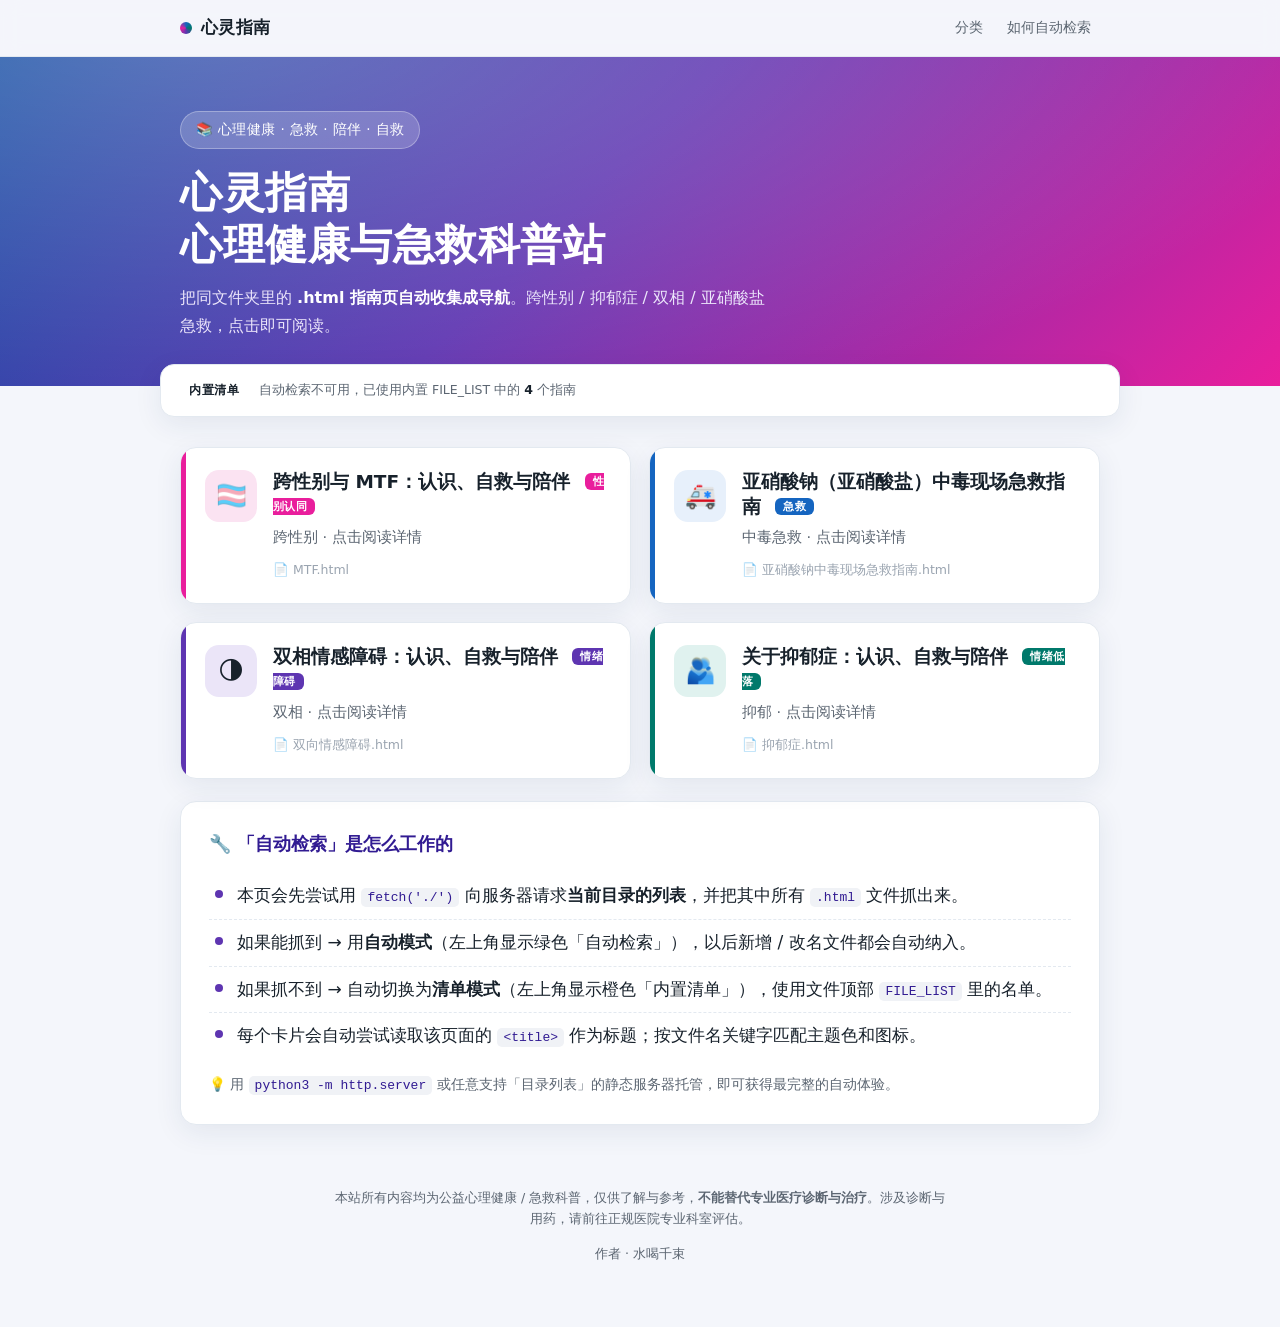
==== wiki/index.html @ cefda901 "Add files via upload" ====
<!DOCTYPE html>
<html lang="zh-CN">
<head>
<meta charset="UTF-8">
<meta name="viewport" content="width=device-width, initial-scale=1, viewport-fit=cover">
<meta name="theme-color" content="#5e35b1">
<title>心灵指南 · 心理健康与急救科普</title>
<style>
  :root{
    --blue:#1565c0;--blue-bg:#e7f0fb;--blue-dark:#0d47a1;
    --teal:#00796b;--teal-bg:#e0f2ef;--teal-dark:#004d40;
    --purple:#5e35b1;--purple-bg:#ebe5f8;--purple-dark:#311b92;
    --pink:#e91e9c;--pink-bg:#fbe3f2;--pink-dark:#ad1457;
    --ink:#17212b;--muted:#5c6672;--line:#e3e9f0;--bg:#f4f6fb;
    --card:#fff;--radius:16px;--shadow:0 8px 28px rgba(20,50,90,.08);
    --maxw:960px;
  }
  *{box-sizing:border-box}
  html{scroll-behavior:smooth;-webkit-text-size-adjust:100%}
  body{margin:0;color:var(--ink);background:var(--bg);font-family:"PingFang SC","Microsoft YaHei","Hiragino Sans GB","Segoe UI",system-ui,-apple-system,sans-serif;line-height:1.75;font-size:17px}
  a{text-decoration:none;color:inherit}
  .wrap{max-width:var(--maxw);margin:0 auto;padding:0 20px}
  .topbar{position:sticky;top:0;z-index:50;background:rgba(244,246,251,.9);backdrop-filter:blur(10px);border-bottom:1px solid var(--line)}
  .topbar .wrap{display:flex;align-items:center;justify-content:space-between;height:56px}
  .brand{font-weight:800;letter-spacing:.3px;color:var(--ink);display:flex;align-items:center;gap:9px}
  .brand .dot{width:12px;height:12px;border-radius:50%;background:conic-gradient(var(--blue),var(--teal),var(--purple),var(--pink),var(--blue))}
  .topnav{display:flex;gap:6px;font-size:13.5px;flex-wrap:wrap}
  .topnav a{color:var(--muted);padding:6px 9px;border-radius:8px}
  .topnav a:hover{background:var(--purple-bg);color:var(--purple-dark)}

  .hero{background:radial-gradient(1200px 420px at 15% -10%,rgba(255,255,255,.28),transparent),linear-gradient(135deg,#0d47a1 0%,#5e35b1 45%,#e91e9c 100%);color:#fff;padding:54px 0 46px;position:relative;overflow:hidden}
  .hero .kicker{display:inline-flex;align-items:center;gap:8px;background:rgba(255,255,255,.18);border:1px solid rgba(255,255,255,.3);padding:6px 15px;border-radius:999px;font-size:13.5px;letter-spacing:.4px;margin-bottom:18px}
  .hero h1{font-size:clamp(28px,6vw,42px);line-height:1.25;margin:0 0 12px;font-weight:900;letter-spacing:.5px}
  .hero .sub{font-size:16px;color:#ece6fb;max-width:600px;margin:0}
  .hero .sub b{color:#fff}

  /* 状态徽章 */
  .status{margin:-22px auto 0;max-width:var(--maxw);position:relative;z-index:5}
  .status .inner{display:flex;align-items:center;gap:10px;background:var(--card);border:1px solid var(--line);border-radius:14px;box-shadow:var(--shadow);padding:12px 18px;font-size:14px;flex-wrap:wrap}
  .badge{font-size:12px;font-weight:800;padding:3px 10px;border-radius:999px;letter-spacing:.5px;white-space:nowrap}
  .badge.auto{background:var(--green-bg);color:var(--green)}
  .badge.manual{background:var(--amber-bg);color:var(--amber)}
  .status .info{color:var(--muted);font-size:12.5px}
  .status .info b{color:var(--ink)}

  .grid{display:grid;grid-template-columns:1fr;gap:18px;margin:30px 0 10px}
  @media(min-width:640px){.grid{grid-template-columns:1fr 1fr}}

  .card{background:var(--card);border:1px solid var(--line);border-radius:var(--radius);box-shadow:var(--shadow);padding:22px 24px;display:flex;gap:16px;align-items:flex-start;transition:transform .15s,box-shadow .15s;position:relative;overflow:hidden}
  .card:hover{transform:translateY(-3px);box-shadow:0 14px 34px rgba(20,50,90,.14)}
  .card::before{content:"";position:absolute;left:0;top:0;bottom:0;width:5px;background:var(--accent,#9aa4b0)}
  .ico{flex:none;width:52px;height:52px;border-radius:14px;display:flex;align-items:center;justify-content:center;font-size:25px;background:var(--icon-bg,#f0f2f6)}
  .body{min-width:0}
  .t{font-weight:900;font-size:18.5px;color:var(--ink);line-height:1.35}
  .t .tag{font-size:11px;font-weight:800;color:#fff;background:var(--accent,#9aa4b0);padding:2px 8px;border-radius:6px;margin-left:8px;vertical-align:middle;letter-spacing:.4px}
  .d{font-size:14.5px;color:var(--muted);margin-top:6px;line-height:1.6}
  .fname{font-size:12.5px;color:#9aa4b0;margin-top:10px;word-break:break-all}
  .fname::before{content:"📄 "}

  /* 空状态 */
  .empty{background:var(--card);border:1px dashed var(--line);border-radius:var(--radius);padding:42px 30px;text-align:center;color:var(--muted)}
  .empty h3{margin:0 0 10px;color:var(--ink)}
  .empty code{background:#f0f2f6;padding:2px 6px;border-radius:5px;font-size:13px}
  .empty ol{text-align:left;max-width:520px;margin:16px auto 0;padding-left:22px}
  .empty li{margin:6px 0}

  .guide{background:var(--card);border:1px solid var(--line);border-radius:var(--radius);box-shadow:var(--shadow);padding:26px 28px;margin:22px 0}
  .guide h2{font-size:18px;color:var(--purple-dark);margin:0 0 14px;font-weight:900}
  .guide ul{list-style:none;padding:0;margin:0}
  .guide li{position:relative;padding:8px 0 8px 28px;border-bottom:1px dashed var(--line)}
  .guide li::before{content:"";position:absolute;left:6px;top:17px;width:8px;height:8px;border-radius:50%;background:var(--purple)}
  .guide li:last-child{border-bottom:none}
  .guide code{background:#f0f2f6;padding:2px 6px;border-radius:5px;font-size:13px;color:var(--purple-dark)}

  footer{color:var(--muted);text-align:center;font-size:12.5px;padding:40px 20px 50px}
  footer .dis{max-width:620px;margin:0 auto;line-height:1.7}
  @media print{.topbar{display:none}body{background:#fff}.card,.guide{box-shadow:none;border-color:#ccc}}
</style>
</head>
<body>

  <header class="topbar">
    <div class="wrap">
      <div class="brand"><span class="dot"></span>心灵指南</div>
      <nav class="topnav">
        <a href="#lib">分类</a>
        <a href="#how">如何自动检索</a>
      </nav>
    </div>
  </header>

  <section class="hero">
    <div class="wrap">
      <div class="kicker">📚 心理健康 · 急救 · 陪伴 · 自救</div>
      <h1>心灵指南<br>心理健康与急救科普站</h1>
      <p class="sub">把同文件夹里的 <b>.html 指南页自动收集成导航</b>。跨性别 / 抑郁症 / 双相 / 亚硝酸盐急救，点击即可阅读。</p>
    </div>
  </section>

  <div class="status">
    <div class="inner">
      <span class="badge manual" id="modeBadge">检测中…</span>
      <span class="info" id="modeInfo">正在尝试自动检索同目录文件…</span>
    </div>
  </div>

  <main class="wrap">

    <div class="grid" id="grid"></div>

    <!-- 空状态提示 -->
    <div class="empty" id="empty" style="display:none">
      <h3>暂时没有自动列出任何指南</h3>
      <p>这通常是因为：1）你用了 <code>file://</code> 直接双击打开本页，浏览器禁止读取同目录文件；2）或当前服务器没有开启目录列表。</p>
      <p>
        <b>解决办法（任选其一）：</b>
        <ol>
          <li>在文件所在目录打开终端，运行 <code>python3 -m http.server 8000</code>，然后访问 <code>http://localhost:8000/</code>（推荐，能自动扫描）。</li>
          <li>或直接编辑本文件顶部 <code>const FILE_LIST = [...];</code>，手动把文件名填进去（无需服务器也能用）。</li>
        </ol>
      </p>
    </div>

    <!-- 使用方法 -->
    <section id="how">
      <div class="guide">
        <h2>🔧 「自动检索」是怎么工作的</h2>
        <ul>
          <li>本页会先尝试用 <code>fetch('./')</code> 向服务器请求<strong>当前目录的列表</strong>，并把其中所有 <code>.html</code> 文件抓出来。</li>
          <li>如果能抓到 → 用<strong>自动模式</strong>（左上角显示绿色「自动检索」），以后新增 / 改名文件都会自动纳入。</li>
          <li>如果抓不到 → 自动切换为<strong>清单模式</strong>（左上角显示橙色「内置清单」），使用文件顶部 <code>FILE_LIST</code> 里的名单。</li>
          <li>每个卡片会自动尝试读取该页面的 <code>&lt;title&gt;</code> 作为标题；按文件名关键字匹配主题色和图标。</li>
        </ul>
        <p style="color:var(--muted);font-size:13.5px;margin-top:14px;margin-bottom:0">💡 用 <code>python3 -m http.server</code> 或任意支持「目录列表」的静态服务器托管，即可获得最完整的自动体验。</p>
      </div>
    </section>

    <footer>
      <p class="dis">本站所有内容均为公益心理健康 / 急救科普，仅供了解与参考，<b>不能替代专业医疗诊断与治疗</b>。涉及诊断与用药，请前往正规医院专业科室评估。</p>
      <p style="margin-top:14px">作者 · <a href="#" onclick="return false">水喝千束</a></p>
    </footer>

  </main>

<script>
/* ============================================================
   内置清单（词单模式用）：把同一目录下的 .html 文件名填进来即可。
   留空 [] 时，若无法自动检索会显示「空状态」提示。
   注意：不需要写 index.html 自己。
   ============================================================ */
const FILE_LIST = [
  "MTF.html",
  "亚硝酸钠中毒现场急救指南.html",
  "双向情感障碍.html",
  "抑郁症.html"
];

/* ============================================================
   卡片主题：按文件名关键字匹配图标 / 颜色
   ============================================================ */
function themeFor(name){
  const n = name.toLowerCase();
  if(/双相|双向|bipolar/.test(n)) return {accent:"#5e35b1",bg:"#ebe5f8",icon:"🌗",tag:"情绪障碍",cat:"双相"};
  if(/抑郁|忧郁|depress/.test(n)) return {accent:"#00796b",bg:"#e0f2ef",icon:"🫂",tag:"情绪低落",cat:"抑郁"};
  if(/mtf|跨性别|trans|性别/.test(n)) return {accent:"#e91e9c",bg:"#fbe3f2",icon:"🏳️‍⚧️",tag:"性别认同",cat:"跨性别"};
  if(/亚硝酸|急救|中毒|nitrite/.test(n)) return {accent:"#1565c0",bg:"#e7f0fb",icon:"🚑",tag:"急救",cat:"中毒急救"};
  return {accent:"#8892a0",bg:"#eef1f5",icon:"📄",tag:"指南",cat:"其他"};
}

/* 从文件名里去掉 .html，做显示名 */
function prettyName(name){
  return name.replace(/\.html$/i,"").replace(/[_\-]+/g," ");
}

/* 读取某个页面的 <title>（同源才能读到；失败则用文件名） */
async function fetchTitle(url){
  try{
    const r = await fetch(url,{cache:"no-store"});
    if(!r.ok) return null;
    const html = await r.text();
    const m = html.match(/<title[^>]*>([\s\S]*?)<\/title>/i);
    return m ? m[1].trim() : null;
  }catch(e){ return null; }
}

/* 自动检索：抓当前目录列表里的 .html */
async function autoScan(){
  try{
    const r = await fetch("./",{cache:"no-store"});
    if(!r.ok) return [];
    const ct = r.headers.get("content-type")||"";
    let names = [];
    if(ct.includes("json")){
      const data = await r.json();
      // nginx autoindex json 格式
      names = (Array.isArray(data)?data:[])
        .map(x=>x.name)
        .filter(x=>/\.html$/i.test(x) && x!=="index.html");
    }else{
      const html = await r.text();
      const seen = new Set();
      // 先抓取所有 href，再统一清洗/过滤，兼容带 query 与各种列表格式
      const re = /\bhref\s*=\s*["']([^"']+)["']/gi;
      let m;
      while((m=re.exec(html))!==null){
        let href = m[1];
        // 排除上级/绝对路径（在清理前先判断原始值）
        if(href.startsWith("..")) continue;
        if(/^\//.test(href)) continue;
        // 去掉 query / hash，只留文件名
        href = href.split(/[?#]/)[0];
        href = decodeURIComponent(href.split("/").pop());
        // 排除空、index 自身、非 html
        if(!href || href==="index.html") continue;
        if(!/\.html$/i.test(href)) continue;
        seen.add(href);
      }
      names = [...seen];
    }
    return names;
  }catch(e){ return []; }
}

/* 渲染卡片 */
function render(names, mode){
  const grid = document.getElementById("grid");
  const empty = document.getElementById("empty");
  const badge = document.getElementById("modeBadge");
  const info = document.getElementById("modeInfo");
  grid.innerHTML = "";

  if(!names.length){
    empty.style.display = "block";
    badge.className = "badge manual";
    badge.textContent = "未检索到";
    info.innerHTML = "未能自动列出同目录文件，请运行 <b>python3 -m http.server</b> 或编辑内置 FILE_LIST。";
    return;
  }

  empty.style.display = "none";
  if(mode==="auto"){
    badge.className = "badge auto";
    badge.textContent = "自动检索";
    info.innerHTML = "已从服务器目录列表中自动发现 <b>"+names.length+"</b> 个指南 · 新增文件会自动纳入";
  }else{
    badge.className = "badge manual";
    badge.textContent = "内置清单";
    info.innerHTML = "自动检索不可用，已使用内置 FILE_LIST 中的 <b>"+names.length+"</b> 个指南";
  }

  // 逐个读取标题（并发，容错）
  Promise.all(names.map(async name=>{
    const t = themeFor(name);
    const url = encodeURI(name);
    const title = await fetchTitle(url);
    return {name,url,t,title};
  })).then(items=>{
    items.forEach(it=>{
      const card = document.createElement("a");
      card.className = "card";
      card.href = it.url;
      card.style.setProperty("--accent", it.t.accent);
      card.style.setProperty("--icon-bg", it.t.bg);
      card.innerHTML =
        '<div class="ico">'+it.t.icon+'</div>'+
        '<div class="body">'+
          '<div class="t">'+ (it.title?it.title:it.name.replace(/\.html$/i,"")) +' <span class="tag">'+it.t.tag+'</span></div>'+
          '<div class="d">'+ it.t.cat +' · 点击阅读详情</div>'+
          '<div class="fname">'+ it.name +'</div>'+
        '</div>';
      grid.appendChild(card);
    });
  });
}

/* 启动：先尝试自动检索，失败则用内置清单 */
(async function init(){
  const auto = await autoScan();
  if(auto.length) render(auto,"auto");
  else render(FILE_LIST.filter(n=>n && /\.html$/i.test(n)),"manual");
})();
</script>
</body>
</html>
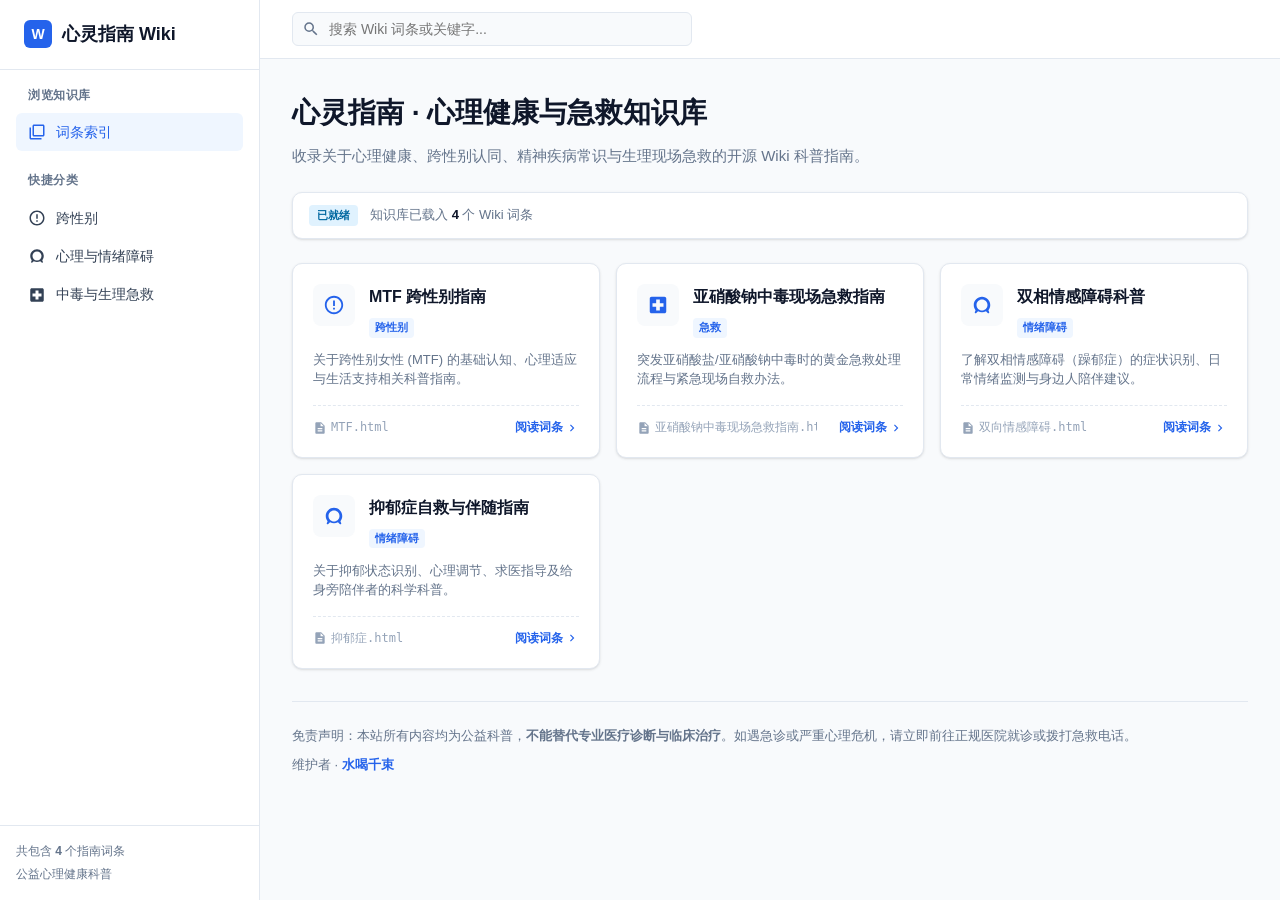
==== commit f3b0e633: "Update index.html" ====
--- a/wiki/index.html
+++ b/wiki/index.html
@@ -3,281 +3,580 @@
 <head>
 <meta charset="UTF-8">
 <meta name="viewport" content="width=device-width, initial-scale=1, viewport-fit=cover">
-<meta name="theme-color" content="#5e35b1">
-<title>心灵指南 · 心理健康与急救科普</title>
+<meta name="theme-color" content="#2563eb">
+<title>心灵指南 Wiki · 心理健康与急救知识库</title>
 <style>
-  :root{
-    --blue:#1565c0;--blue-bg:#e7f0fb;--blue-dark:#0d47a1;
-    --teal:#00796b;--teal-bg:#e0f2ef;--teal-dark:#004d40;
-    --purple:#5e35b1;--purple-bg:#ebe5f8;--purple-dark:#311b92;
-    --pink:#e91e9c;--pink-bg:#fbe3f2;--pink-dark:#ad1457;
-    --ink:#17212b;--muted:#5c6672;--line:#e3e9f0;--bg:#f4f6fb;
-    --card:#fff;--radius:16px;--shadow:0 8px 28px rgba(20,50,90,.08);
-    --maxw:960px;
-  }
-  *{box-sizing:border-box}
-  html{scroll-behavior:smooth;-webkit-text-size-adjust:100%}
-  body{margin:0;color:var(--ink);background:var(--bg);font-family:"PingFang SC","Microsoft YaHei","Hiragino Sans GB","Segoe UI",system-ui,-apple-system,sans-serif;line-height:1.75;font-size:17px}
-  a{text-decoration:none;color:inherit}
-  .wrap{max-width:var(--maxw);margin:0 auto;padding:0 20px}
-  .topbar{position:sticky;top:0;z-index:50;background:rgba(244,246,251,.9);backdrop-filter:blur(10px);border-bottom:1px solid var(--line)}
-  .topbar .wrap{display:flex;align-items:center;justify-content:space-between;height:56px}
-  .brand{font-weight:800;letter-spacing:.3px;color:var(--ink);display:flex;align-items:center;gap:9px}
-  .brand .dot{width:12px;height:12px;border-radius:50%;background:conic-gradient(var(--blue),var(--teal),var(--purple),var(--pink),var(--blue))}
-  .topnav{display:flex;gap:6px;font-size:13.5px;flex-wrap:wrap}
-  .topnav a{color:var(--muted);padding:6px 9px;border-radius:8px}
-  .topnav a:hover{background:var(--purple-bg);color:var(--purple-dark)}
-
-  .hero{background:radial-gradient(1200px 420px at 15% -10%,rgba(255,255,255,.28),transparent),linear-gradient(135deg,#0d47a1 0%,#5e35b1 45%,#e91e9c 100%);color:#fff;padding:54px 0 46px;position:relative;overflow:hidden}
-  .hero .kicker{display:inline-flex;align-items:center;gap:8px;background:rgba(255,255,255,.18);border:1px solid rgba(255,255,255,.3);padding:6px 15px;border-radius:999px;font-size:13.5px;letter-spacing:.4px;margin-bottom:18px}
-  .hero h1{font-size:clamp(28px,6vw,42px);line-height:1.25;margin:0 0 12px;font-weight:900;letter-spacing:.5px}
-  .hero .sub{font-size:16px;color:#ece6fb;max-width:600px;margin:0}
-  .hero .sub b{color:#fff}
-
-  /* 状态徽章 */
-  .status{margin:-22px auto 0;max-width:var(--maxw);position:relative;z-index:5}
-  .status .inner{display:flex;align-items:center;gap:10px;background:var(--card);border:1px solid var(--line);border-radius:14px;box-shadow:var(--shadow);padding:12px 18px;font-size:14px;flex-wrap:wrap}
-  .badge{font-size:12px;font-weight:800;padding:3px 10px;border-radius:999px;letter-spacing:.5px;white-space:nowrap}
-  .badge.auto{background:var(--green-bg);color:var(--green)}
-  .badge.manual{background:var(--amber-bg);color:var(--amber)}
-  .status .info{color:var(--muted);font-size:12.5px}
-  .status .info b{color:var(--ink)}
-
-  .grid{display:grid;grid-template-columns:1fr;gap:18px;margin:30px 0 10px}
-  @media(min-width:640px){.grid{grid-template-columns:1fr 1fr}}
-
-  .card{background:var(--card);border:1px solid var(--line);border-radius:var(--radius);box-shadow:var(--shadow);padding:22px 24px;display:flex;gap:16px;align-items:flex-start;transition:transform .15s,box-shadow .15s;position:relative;overflow:hidden}
-  .card:hover{transform:translateY(-3px);box-shadow:0 14px 34px rgba(20,50,90,.14)}
-  .card::before{content:"";position:absolute;left:0;top:0;bottom:0;width:5px;background:var(--accent,#9aa4b0)}
-  .ico{flex:none;width:52px;height:52px;border-radius:14px;display:flex;align-items:center;justify-content:center;font-size:25px;background:var(--icon-bg,#f0f2f6)}
-  .body{min-width:0}
-  .t{font-weight:900;font-size:18.5px;color:var(--ink);line-height:1.35}
-  .t .tag{font-size:11px;font-weight:800;color:#fff;background:var(--accent,#9aa4b0);padding:2px 8px;border-radius:6px;margin-left:8px;vertical-align:middle;letter-spacing:.4px}
-  .d{font-size:14.5px;color:var(--muted);margin-top:6px;line-height:1.6}
-  .fname{font-size:12.5px;color:#9aa4b0;margin-top:10px;word-break:break-all}
-  .fname::before{content:"📄 "}
-
-  /* 空状态 */
-  .empty{background:var(--card);border:1px dashed var(--line);border-radius:var(--radius);padding:42px 30px;text-align:center;color:var(--muted)}
-  .empty h3{margin:0 0 10px;color:var(--ink)}
-  .empty code{background:#f0f2f6;padding:2px 6px;border-radius:5px;font-size:13px}
-  .empty ol{text-align:left;max-width:520px;margin:16px auto 0;padding-left:22px}
-  .empty li{margin:6px 0}
-
-  .guide{background:var(--card);border:1px solid var(--line);border-radius:var(--radius);box-shadow:var(--shadow);padding:26px 28px;margin:22px 0}
-  .guide h2{font-size:18px;color:var(--purple-dark);margin:0 0 14px;font-weight:900}
-  .guide ul{list-style:none;padding:0;margin:0}
-  .guide li{position:relative;padding:8px 0 8px 28px;border-bottom:1px dashed var(--line)}
-  .guide li::before{content:"";position:absolute;left:6px;top:17px;width:8px;height:8px;border-radius:50%;background:var(--purple)}
-  .guide li:last-child{border-bottom:none}
-  .guide code{background:#f0f2f6;padding:2px 6px;border-radius:5px;font-size:13px;color:var(--purple-dark)}
-
-  footer{color:var(--muted);text-align:center;font-size:12.5px;padding:40px 20px 50px}
-  footer .dis{max-width:620px;margin:0 auto;line-height:1.7}
-  @media print{.topbar{display:none}body{background:#fff}.card,.guide{box-shadow:none;border-color:#ccc}}
+  :root {
+    --primary: #2563eb;
+    --primary-light: #eff6ff;
+    --primary-dark: #1e40af;
+    --ink: #0f172a;
+    --muted: #64748b;
+    --line: #e2e8f0;
+    --bg: #f8fafc;
+    --card: #ffffff;
+    --sidebar-w: 260px;
+    --radius: 10px;
+    --shadow: 0 1px 3px 0 rgba(0,0,0,0.1), 0 1px 2px -1px rgba(0,0,0,0.1);
+    --shadow-hover: 0 10px 15px -3px rgba(0,0,0,0.1), 0 4px 6px -4px rgba(0,0,0,0.1);
+  }
+  
+  * { box-sizing: border-box; }
+  html { scroll-behavior: smooth; -webkit-text-size-adjust: 100%; }
+  body {
+    margin: 0;
+    color: var(--ink);
+    background: var(--bg);
+    font-family: -apple-system, BlinkMacSystemFont, "Segoe UI", Roboto, "PingFang SC", "Microsoft YaHei", sans-serif;
+    line-height: 1.6;
+    font-size: 15px;
+    display: flex;
+    min-height: 100vh;
+  }
+  a { text-decoration: none; color: inherit; }
+
+  /* 通用 SVG 图标样式 */
+  .svg-icon {
+    width: 18px;
+    height: 18px;
+    fill: currentColor;
+    flex-shrink: 0;
+  }
+
+  /* 侧边栏 Wiki Sidebar */
+  .sidebar {
+    width: var(--sidebar-w);
+    background: #fff;
+    border-right: 1px solid var(--line);
+    display: flex;
+    flex-direction: column;
+    position: fixed;
+    top: 0;
+    bottom: 0;
+    left: 0;
+    z-index: 100;
+  }
+  .sidebar-header {
+    padding: 20px 24px;
+    border-bottom: 1px solid var(--line);
+  }
+  .brand {
+    font-size: 18px;
+    font-weight: 800;
+    color: var(--ink);
+    display: flex;
+    align-items: center;
+    gap: 10px;
+  }
+  .brand-icon {
+    width: 28px;
+    height: 28px;
+    background: var(--primary);
+    color: #fff;
+    border-radius: 6px;
+    display: flex;
+    align-items: center;
+    justify-content: center;
+    font-size: 14px;
+    font-weight: bold;
+  }
+  .sidebar-menu {
+    padding: 16px;
+    flex: 1;
+    overflow-y: auto;
+  }
+  .menu-group {
+    margin-bottom: 20px;
+  }
+  .menu-title {
+    font-size: 12px;
+    font-weight: 700;
+    text-transform: uppercase;
+    color: var(--muted);
+    letter-spacing: 0.5px;
+    padding: 0 12px 8px;
+  }
+  .menu-item {
+    display: flex;
+    align-items: center;
+    gap: 10px;
+    padding: 8px 12px;
+    color: #334155;
+    border-radius: 6px;
+    font-size: 14px;
+    font-weight: 500;
+    transition: all 0.15s;
+    cursor: pointer;
+  }
+  .menu-item:hover, .menu-item.active {
+    background: var(--primary-light);
+    color: var(--primary);
+  }
+  .sidebar-footer {
+    padding: 16px;
+    border-top: 1px solid var(--line);
+    font-size: 12px;
+    color: var(--muted);
+  }
+
+  /* 主内容区 Outer */
+  .main-wrapper {
+    margin-left: var(--sidebar-w);
+    flex: 1;
+    display: flex;
+    flex-direction: column;
+    min-width: 0;
+  }
+
+  /* 顶部搜索栏 Header */
+  .top-header {
+    background: #fff;
+    border-bottom: 1px solid var(--line);
+    padding: 12px 32px;
+    position: sticky;
+    top: 0;
+    z-index: 90;
+    display: flex;
+    align-items: center;
+  }
+  .search-box {
+    position: relative;
+    max-width: 400px;
+    width: 100%;
+  }
+  .search-input {
+    width: 100%;
+    padding: 8px 12px 8px 36px;
+    background: var(--bg);
+    border: 1px solid var(--line);
+    border-radius: 6px;
+    font-size: 14px;
+    outline: none;
+    transition: border-color 0.2s;
+  }
+  .search-input:focus {
+    border-color: var(--primary);
+    background: #fff;
+  }
+  .search-icon {
+    position: absolute;
+    left: 10px;
+    top: 50%;
+    transform: translateY(-50%);
+    color: var(--muted);
+    display: flex;
+    align-items: center;
+  }
+
+  /* 内容区 Content */
+  .content {
+    padding: 32px;
+    max-width: 1100px;
+    width: 100%;
+    margin: 0 auto;
+  }
+
+  .wiki-hero {
+    margin-bottom: 24px;
+  }
+  .wiki-hero h1 {
+    font-size: 28px;
+    font-weight: 800;
+    margin: 0 0 8px;
+    color: var(--ink);
+  }
+  .wiki-hero p {
+    color: var(--muted);
+    margin: 0;
+    font-size: 15px;
+  }
+
+  /* Status Bar */
+  .status-bar {
+    background: #fff;
+    border: 1px solid var(--line);
+    border-radius: var(--radius);
+    padding: 12px 16px;
+    margin-bottom: 24px;
+    display: flex;
+    align-items: center;
+    gap: 12px;
+    font-size: 13px;
+    box-shadow: var(--shadow);
+  }
+  .badge {
+    font-size: 11px;
+    font-weight: 700;
+    padding: 2px 8px;
+    border-radius: 4px;
+    text-transform: uppercase;
+    background: #e0f2fe;
+    color: #0369a1;
+  }
+
+  /* 知识卡片网格 Grid */
+  .grid {
+    display: grid;
+    grid-template-columns: repeat(auto-fill, minmax(300px, 1fr));
+    gap: 16px;
+    margin-bottom: 32px;
+  }
+
+  .wiki-card {
+    background: var(--card);
+    border: 1px solid var(--line);
+    border-radius: var(--radius);
+    padding: 20px;
+    box-shadow: var(--shadow);
+    display: flex;
+    flex-direction: column;
+    justify-content: space-between;
+    transition: all 0.2s ease;
+    position: relative;
+  }
+  .wiki-card:hover {
+    transform: translateY(-2px);
+    box-shadow: var(--shadow-hover);
+    border-color: #cbd5e1;
+  }
+  .card-top {
+    display: flex;
+    align-items: flex-start;
+    gap: 14px;
+    margin-bottom: 12px;
+  }
+  .card-icon {
+    width: 42px;
+    height: 42px;
+    border-radius: 8px;
+    background: var(--bg);
+    display: flex;
+    align-items: center;
+    justify-content: center;
+    color: var(--primary);
+    flex-shrink: 0;
+  }
+  .card-icon .svg-icon {
+    width: 22px;
+    height: 22px;
+  }
+  .card-header {
+    flex: 1;
+    min-width: 0;
+  }
+  .card-title {
+    font-size: 16px;
+    font-weight: 700;
+    color: var(--ink);
+    margin-bottom: 4px;
+    white-space: nowrap;
+    overflow: hidden;
+    text-overflow: ellipsis;
+  }
+  .card-tag {
+    display: inline-block;
+    font-size: 11px;
+    font-weight: 600;
+    color: var(--primary);
+    background: var(--primary-light);
+    padding: 1px 6px;
+    border-radius: 4px;
+  }
+  .card-desc {
+    font-size: 13px;
+    color: var(--muted);
+    margin-bottom: 16px;
+    line-height: 1.5;
+  }
+  .card-footer {
+    display: flex;
+    align-items: center;
+    justify-content: space-between;
+    font-size: 12px;
+    color: #94a3b8;
+    border-top: 1px dashed var(--line);
+    padding-top: 12px;
+  }
+  .card-footer .file-name {
+    font-family: monospace;
+    overflow: hidden;
+    text-overflow: ellipsis;
+    white-space: nowrap;
+    max-width: 180px;
+    display: flex;
+    align-items: center;
+    gap: 4px;
+  }
+  .card-footer .read-btn {
+    color: var(--primary);
+    font-weight: 600;
+    display: flex;
+    align-items: center;
+    gap: 2px;
+  }
+
+  /* Empty state */
+  .empty-block {
+    background: #fff;
+    border: 1px solid var(--line);
+    border-radius: var(--radius);
+    padding: 32px;
+    text-align: center;
+    color: var(--muted);
+  }
+
+  footer {
+    padding: 24px 0;
+    color: var(--muted);
+    font-size: 13px;
+    border-top: 1px solid var(--line);
+    margin-top: auto;
+  }
+  footer a {
+    color: var(--primary);
+    font-weight: 600;
+  }
+  footer a:hover {
+    text-decoration: underline;
+  }
+
+  /* 响应式调整 */
+  @media (max-width: 768px) {
+    .sidebar { display: none; }
+    .main-wrapper { margin-left: 0; }
+    .content { padding: 16px; }
+  }
 </style>
 </head>
 <body>
 
-  <header class="topbar">
-    <div class="wrap">
-      <div class="brand"><span class="dot"></span>心灵指南</div>
-      <nav class="topnav">
-        <a href="#lib">分类</a>
-        <a href="#how">如何自动检索</a>
-      </nav>
+  <!-- SVG 图标库声明（隐藏） -->
+  <svg style="display: none;">
+    <!-- 搜索 -->
+    <symbol id="icon-search" viewBox="0 0 24 24">
+      <path d="M15.5 14h-.79l-.28-.27A6.471 6.471 0 0 0 16 9.5 6.5 6.5 0 1 0 9.5 16c1.61 0 3.09-.59 4.23-1.57l.27.28v.79l5 4.99L20.49 19l-4.99-5zm-6 0C7.01 14 5 11.99 5 9.5S7.01 5 9.5 5 14 7.01 14 9.5 11.99 14 9.5 14z"/>
+    </symbol>
+    <!-- 📚 知识库 -->
+    <symbol id="icon-book" viewBox="0 0 24 24">
+      <path d="M4 6H2v14c0 1.1.9 2 2 2h14v-2H4V6zm16-4H8c-1.1 0-2 .9-2 2v12c0 1.1.9 2 2 2h12c1.1 0 2-.9 2-2V4c0-1.1-.9-2-2-2zm0 14H8V4h12v12z"/>
+    </symbol>
+    <!-- 🏷️ 标签/分类 -->
+    <symbol id="icon-tag" viewBox="0 0 24 24">
+      <path d="M21.41 11.58l-9-9C12.05 2.22 11.55 2 11 2H4c-1.1 0-2 .9-2 2v7c0 .55.22 1.05.59 1.42l9 9c.36.36.86.58 1.41.58.55 0 1.05-.22 1.41-.59l7-7c.37-.36.59-.86.59-1.41 0-.55-.23-1.06-.59-1.42zM13 20l-9-9V4h7l9 9-7 7z"/><circle cx="6.5" cy="6.5" r="1.5"/>
+    </symbol>
+    <!-- 🧠 大脑/心理 -->
+    <symbol id="icon-brain" viewBox="0 0 24 24">
+      <path d="M12 3c-4.97 0-9 4.03-9 9 0 2.12.74 4.07 1.97 5.61L4.35 19.4c-.39.39-.39 1.02 0 1.41.39.39 1.02.39 1.41 0l1.9-1.9C9.2 19.57 10.55 20 12 20s2.8-.43 4.34-1.09l1.9 1.9c.39.39 1.02.39 1.41 0 .39-.39.39-1.02 0-1.41l-.62-1.79C20.26 16.07 21 14.12 21 12c0-4.97-4.03-9-9-9zm0 15c-3.31 0-6-2.69-6-6s2.69-6 6-6 6 2.69 6 6-2.69 6-6 6z"/>
+    </symbol>
+    <!-- 🚑 紧急/医疗 -->
+    <symbol id="icon-medical" viewBox="0 0 24 24">
+      <path d="M19 3H5c-1.1 0-1.99.9-1.99 2L3 19c0 1.1.9 2 2 2h14c1.1 0 2-.9 2-2V5c0-1.1-.9-2-2-2zm-1 11h-4v4h-4v-4H6v-4h4V6h4v4h4v4z"/>
+    </symbol>
+    <!-- 🏳️‍⚧️ 性别/认同 -->
+    <symbol id="icon-gender" viewBox="0 0 24 24">
+      <path d="M12 2C6.48 2 2 6.48 2 12s4.48 10 10 10 10-4.48 10-10S17.52 2 12 2zm0 18c-4.41 0-8-3.59-8-8s3.59-8 8-8 8 3.59 8 8-3.59 8-8 8zm-1-13h2v6h-2zm0 8h2v2h-2z"/>
+    </symbol>
+    <!-- 📄 文件 -->
+    <symbol id="icon-file" viewBox="0 0 24 24">
+      <path d="M14 2H6c-1.1 0-1.99.9-1.99 2L4 20c0 1.1.89 2 1.99 2H18c1.1 0 2-.9 2-2V8l-6-6zm2 16H8v-2h8v2zm0-4H8v-2h8v2zm-3-5V3.5L18.5 9H13z"/>
+    </symbol>
+    <!-- 箭头 -->
+    <symbol id="icon-arrow-right" viewBox="0 0 24 24">
+      <path d="M8.59 16.59L13.17 12 8.59 7.41 10 6l6 6-6 6-1.41-1.41z"/>
+    </symbol>
+  </svg>
+
+  <!-- 左侧 Wiki 导航栏 -->
+  <aside class="sidebar">
+    <div class="sidebar-header">
+      <div class="brand">
+        <div class="brand-icon">W</div>
+        <span>心灵指南 Wiki</span>
+      </div>
     </div>
-  </header>
-
-  <section class="hero">
-    <div class="wrap">
-      <div class="kicker">📚 心理健康 · 急救 · 陪伴 · 自救</div>
-      <h1>心灵指南<br>心理健康与急救科普站</h1>
-      <p class="sub">把同文件夹里的 <b>.html 指南页自动收集成导航</b>。跨性别 / 抑郁症 / 双相 / 亚硝酸盐急救，点击即可阅读。</p>
+    <div class="sidebar-menu">
+      <div class="menu-group">
+        <div class="menu-title">浏览知识库</div>
+        <a href="#" class="menu-item active" onclick="filterCategory('all', this)">
+          <svg class="svg-icon"><use href="#icon-book"/></svg> 词条索引
+        </a>
+      </div>
+      <div class="menu-group">
+        <div class="menu-title">快捷分类</div>
+        <a class="menu-item" onclick="filterCategory('跨性别', this)">
+          <svg class="svg-icon"><use href="#icon-gender"/></svg> 跨性别
+        </a>
+        <a class="menu-item" onclick="filterCategory('情绪障碍', this)">
+          <svg class="svg-icon"><use href="#icon-brain"/></svg> 心理与情绪障碍
+        </a>
+        <a class="menu-item" onclick="filterCategory('急救', this)">
+          <svg class="svg-icon"><use href="#icon-medical"/></svg> 中毒与生理急救
+        </a>
+      </div>
     </div>
-  </section>
-
-  <div class="status">
-    <div class="inner">
-      <span class="badge manual" id="modeBadge">检测中…</span>
-      <span class="info" id="modeInfo">正在尝试自动检索同目录文件…</span>
+    <div class="sidebar-footer">
+      <div>共包含 <b id="docCount">0</b> 个指南词条</div>
+      <div style="margin-top:4px">公益心理健康科普</div>
     </div>
+  </aside>
+
+  <!-- 右侧主内容区 -->
+  <div class="main-wrapper">
+    <!-- 顶部搜索栏 Header -->
+    <header class="top-header">
+      <div class="search-box">
+        <span class="search-icon">
+          <svg class="svg-icon"><use href="#icon-search"/></svg>
+        </span>
+        <input type="text" id="searchInput" class="search-input" placeholder="搜索 Wiki 词条或关键字..." oninput="handleSearch()">
+      </div>
+    </header>
+
+    <!-- 实际内容 -->
+    <main class="content">
+      <div class="wiki-hero">
+        <h1>心灵指南 · 心理健康与急救知识库</h1>
+        <p>收录关于心理健康、跨性别认同、精神疾病常识与生理现场急救的开源 Wiki 科普指南。</p>
+      </div>
+
+      <!-- 状态提示 -->
+      <div class="status-bar">
+        <span class="badge">已就绪</span>
+        <span style="color: var(--muted)">知识库已载入 <b id="statusCount" style="color:var(--ink)">0</b> 个 Wiki 词条</span>
+      </div>
+
+      <!-- 词条卡片网格 -->
+      <div class="grid" id="grid"></div>
+
+      <!-- 空状态 -->
+      <div class="empty-block" id="emptyBlock" style="display:none">
+        未找到相关的词条内容
+      </div>
+
+      <footer>
+        <div>免责声明：本站所有内容均为公益科普，<b>不能替代专业医疗诊断与临床治疗</b>。如遇急诊或严重心理危机，请立即前往正规医院就诊或拨打急救电话。</div>
+        <div style="margin-top: 8px;">
+          维护者 · <a href="https://chisato.org.cn" target="_blank" rel="noopener noreferrer">水喝千束</a>
+        </div>
+      </footer>
+    </main>
   </div>
-
-  <main class="wrap">
-
-    <div class="grid" id="grid"></div>
-
-    <!-- 空状态提示 -->
-    <div class="empty" id="empty" style="display:none">
-      <h3>暂时没有自动列出任何指南</h3>
-      <p>这通常是因为：1）你用了 <code>file://</code> 直接双击打开本页，浏览器禁止读取同目录文件；2）或当前服务器没有开启目录列表。</p>
-      <p>
-        <b>解决办法（任选其一）：</b>
-        <ol>
-          <li>在文件所在目录打开终端，运行 <code>python3 -m http.server 8000</code>，然后访问 <code>http://localhost:8000/</code>（推荐，能自动扫描）。</li>
-          <li>或直接编辑本文件顶部 <code>const FILE_LIST = [...];</code>，手动把文件名填进去（无需服务器也能用）。</li>
-        </ol>
-      </p>
-    </div>
-
-    <!-- 使用方法 -->
-    <section id="how">
-      <div class="guide">
-        <h2>🔧 「自动检索」是怎么工作的</h2>
-        <ul>
-          <li>本页会先尝试用 <code>fetch('./')</code> 向服务器请求<strong>当前目录的列表</strong>，并把其中所有 <code>.html</code> 文件抓出来。</li>
-          <li>如果能抓到 → 用<strong>自动模式</strong>（左上角显示绿色「自动检索」），以后新增 / 改名文件都会自动纳入。</li>
-          <li>如果抓不到 → 自动切换为<strong>清单模式</strong>（左上角显示橙色「内置清单」），使用文件顶部 <code>FILE_LIST</code> 里的名单。</li>
-          <li>每个卡片会自动尝试读取该页面的 <code>&lt;title&gt;</code> 作为标题；按文件名关键字匹配主题色和图标。</li>
-        </ul>
-        <p style="color:var(--muted);font-size:13.5px;margin-top:14px;margin-bottom:0">💡 用 <code>python3 -m http.server</code> 或任意支持「目录列表」的静态服务器托管，即可获得最完整的自动体验。</p>
-      </div>
-    </section>
-
-    <footer>
-      <p class="dis">本站所有内容均为公益心理健康 / 急救科普，仅供了解与参考，<b>不能替代专业医疗诊断与治疗</b>。涉及诊断与用药，请前往正规医院专业科室评估。</p>
-      <p style="margin-top:14px">作者 · <a href="#" onclick="return false">水喝千束</a></p>
-    </footer>
-
-  </main>
 
 <script>
 /* ============================================================
-   内置清单（词单模式用）：把同一目录下的 .html 文件名填进来即可。
-   留空 [] 时，若无法自动检索会显示「空状态」提示。
-   注意：不需要写 index.html 自己。
+   JSON 词条清单配置（使用 SVG symbol ID 代替 Emoji）
    ============================================================ */
-const FILE_LIST = [
-  "MTF.html",
-  "亚硝酸钠中毒现场急救指南.html",
-  "双向情感障碍.html",
-  "抑郁症.html"
+const WIKI_DATA = [
+  {
+    title: "MTF 跨性别指南",
+    file: "MTF.html",
+    tag: "跨性别",
+    iconSymbol: "#icon-gender",
+    desc: "关于跨性别女性 (MTF) 的基础认知、心理适应与生活支持相关科普指南。"
+  },
+  {
+    title: "亚硝酸钠中毒现场急救指南",
+    file: "亚硝酸钠中毒现场急救指南.html",
+    tag: "急救",
+    iconSymbol: "#icon-medical",
+    desc: "突发亚硝酸盐/亚硝酸钠中毒时的黄金急救处理流程与紧急现场自救办法。"
+  },
+  {
+    title: "双相情感障碍科普",
+    file: "双向情感障碍.html",
+    tag: "情绪障碍",
+    iconSymbol: "#icon-brain",
+    desc: "了解双相情感障碍（躁郁症）的症状识别、日常情绪监测与身边人陪伴建议。"
+  },
+  {
+    title: "抑郁症自救与伴随指南",
+    file: "抑郁症.html",
+    tag: "情绪障碍",
+    iconSymbol: "#icon-brain",
+    desc: "关于抑郁状态识别、心理调节、求医指导及给身旁陪伴者的科学科普。"
+  }
 ];
 
-/* ============================================================
-   卡片主题：按文件名关键字匹配图标 / 颜色
-   ============================================================ */
-function themeFor(name){
-  const n = name.toLowerCase();
-  if(/双相|双向|bipolar/.test(n)) return {accent:"#5e35b1",bg:"#ebe5f8",icon:"🌗",tag:"情绪障碍",cat:"双相"};
-  if(/抑郁|忧郁|depress/.test(n)) return {accent:"#00796b",bg:"#e0f2ef",icon:"🫂",tag:"情绪低落",cat:"抑郁"};
-  if(/mtf|跨性别|trans|性别/.test(n)) return {accent:"#e91e9c",bg:"#fbe3f2",icon:"🏳️‍⚧️",tag:"性别认同",cat:"跨性别"};
-  if(/亚硝酸|急救|中毒|nitrite/.test(n)) return {accent:"#1565c0",bg:"#e7f0fb",icon:"🚑",tag:"急救",cat:"中毒急救"};
-  return {accent:"#8892a0",bg:"#eef1f5",icon:"📄",tag:"指南",cat:"其他"};
-}
-
-/* 从文件名里去掉 .html，做显示名 */
-function prettyName(name){
-  return name.replace(/\.html$/i,"").replace(/[_\-]+/g," ");
-}
-
-/* 读取某个页面的 <title>（同源才能读到；失败则用文件名） */
-async function fetchTitle(url){
-  try{
-    const r = await fetch(url,{cache:"no-store"});
-    if(!r.ok) return null;
-    const html = await r.text();
-    const m = html.match(/<title[^>]*>([\s\S]*?)<\/title>/i);
-    return m ? m[1].trim() : null;
-  }catch(e){ return null; }
-}
-
-/* 自动检索：抓当前目录列表里的 .html */
-async function autoScan(){
-  try{
-    const r = await fetch("./",{cache:"no-store"});
-    if(!r.ok) return [];
-    const ct = r.headers.get("content-type")||"";
-    let names = [];
-    if(ct.includes("json")){
-      const data = await r.json();
-      // nginx autoindex json 格式
-      names = (Array.isArray(data)?data:[])
-        .map(x=>x.name)
-        .filter(x=>/\.html$/i.test(x) && x!=="index.html");
-    }else{
-      const html = await r.text();
-      const seen = new Set();
-      // 先抓取所有 href，再统一清洗/过滤，兼容带 query 与各种列表格式
-      const re = /\bhref\s*=\s*["']([^"']+)["']/gi;
-      let m;
-      while((m=re.exec(html))!==null){
-        let href = m[1];
-        // 排除上级/绝对路径（在清理前先判断原始值）
-        if(href.startsWith("..")) continue;
-        if(/^\//.test(href)) continue;
-        // 去掉 query / hash，只留文件名
-        href = href.split(/[?#]/)[0];
-        href = decodeURIComponent(href.split("/").pop());
-        // 排除空、index 自身、非 html
-        if(!href || href==="index.html") continue;
-        if(!/\.html$/i.test(href)) continue;
-        seen.add(href);
-      }
-      names = [...seen];
-    }
-    return names;
-  }catch(e){ return []; }
-}
-
-/* 渲染卡片 */
-function render(names, mode){
+let currentData = [...WIKI_DATA];
+
+/* 渲染卡片列表 */
+function renderGrid(items){
   const grid = document.getElementById("grid");
-  const empty = document.getElementById("empty");
-  const badge = document.getElementById("modeBadge");
-  const info = document.getElementById("modeInfo");
+  const emptyBlock = document.getElementById("emptyBlock");
   grid.innerHTML = "";
 
-  if(!names.length){
-    empty.style.display = "block";
-    badge.className = "badge manual";
-    badge.textContent = "未检索到";
-    info.innerHTML = "未能自动列出同目录文件，请运行 <b>python3 -m http.server</b> 或编辑内置 FILE_LIST。";
+  if(!items.length){
+    emptyBlock.style.display = "block";
     return;
   }
-
-  empty.style.display = "none";
-  if(mode==="auto"){
-    badge.className = "badge auto";
-    badge.textContent = "自动检索";
-    info.innerHTML = "已从服务器目录列表中自动发现 <b>"+names.length+"</b> 个指南 · 新增文件会自动纳入";
-  }else{
-    badge.className = "badge manual";
-    badge.textContent = "内置清单";
-    info.innerHTML = "自动检索不可用，已使用内置 FILE_LIST 中的 <b>"+names.length+"</b> 个指南";
-  }
-
-  // 逐个读取标题（并发，容错）
-  Promise.all(names.map(async name=>{
-    const t = themeFor(name);
-    const url = encodeURI(name);
-    const title = await fetchTitle(url);
-    return {name,url,t,title};
-  })).then(items=>{
-    items.forEach(it=>{
-      const card = document.createElement("a");
-      card.className = "card";
-      card.href = it.url;
-      card.style.setProperty("--accent", it.t.accent);
-      card.style.setProperty("--icon-bg", it.t.bg);
-      card.innerHTML =
-        '<div class="ico">'+it.t.icon+'</div>'+
-        '<div class="body">'+
-          '<div class="t">'+ (it.title?it.title:it.name.replace(/\.html$/i,"")) +' <span class="tag">'+it.t.tag+'</span></div>'+
-          '<div class="d">'+ it.t.cat +' · 点击阅读详情</div>'+
-          '<div class="fname">'+ it.name +'</div>'+
-        '</div>';
-      grid.appendChild(card);
-    });
+  emptyBlock.style.display = "none";
+
+  items.forEach(it => {
+    const card = document.createElement("a");
+    card.className = "wiki-card";
+    card.href = encodeURI(it.file);
+    card.innerHTML = `
+      <div>
+        <div class="card-top">
+          <div class="card-icon">
+            <svg class="svg-icon"><use href="${it.iconSymbol || '#icon-file'}"/></svg>
+          </div>
+          <div class="card-header">
+            <div class="card-title">${it.title}</div>
+            <span class="card-tag">${it.tag || "指南"}</span>
+          </div>
+        </div>
+        <div class="card-desc">${it.desc || "点击阅读详情..."}</div>
+      </div>
+      <div class="card-footer">
+        <span class="file-name">
+          <svg class="svg-icon" style="width:14px;height:14px;"><use href="#icon-file"/></svg>
+          ${it.file}
+        </span>
+        <span class="read-btn">
+          阅读词条
+          <svg class="svg-icon" style="width:14px;height:14px;"><use href="#icon-arrow-right"/></svg>
+        </span>
+      </div>
+    `;
+    grid.appendChild(card);
   });
 }
 
-/* 启动：先尝试自动检索，失败则用内置清单 */
-(async function init(){
-  const auto = await autoScan();
-  if(auto.length) render(auto,"auto");
-  else render(FILE_LIST.filter(n=>n && /\.html$/i.test(n)),"manual");
+/* 实时搜索过滤 */
+function handleSearch(){
+  const query = document.getElementById("searchInput").value.toLowerCase().trim();
+  const filtered = currentData.filter(it => 
+    it.title.toLowerCase().includes(query) || 
+    it.file.toLowerCase().includes(query) ||
+    (it.tag && it.tag.toLowerCase().includes(query)) ||
+    (it.desc && it.desc.toLowerCase().includes(query))
+  );
+  renderGrid(filtered);
+}
+
+/* 侧边栏分类过滤 */
+function filterCategory(cat, el){
+  if(el){
+    document.querySelectorAll('.menu-item').forEach(m => m.classList.remove('active'));
+    el.classList.add('active');
+  }
+
+  if(cat === 'all') {
+    currentData = [...WIKI_DATA];
+  } else {
+    currentData = WIKI_DATA.filter(it => it.tag === cat);
+  }
+  
+  handleSearch();
+}
+
+/* 初始化页面 */
+(function init(){
+  const count = WIKI_DATA.length;
+  document.getElementById("docCount").textContent = count;
+  document.getElementById("statusCount").textContent = count;
+  renderGrid(WIKI_DATA);
 })();
 </script>
 </body>
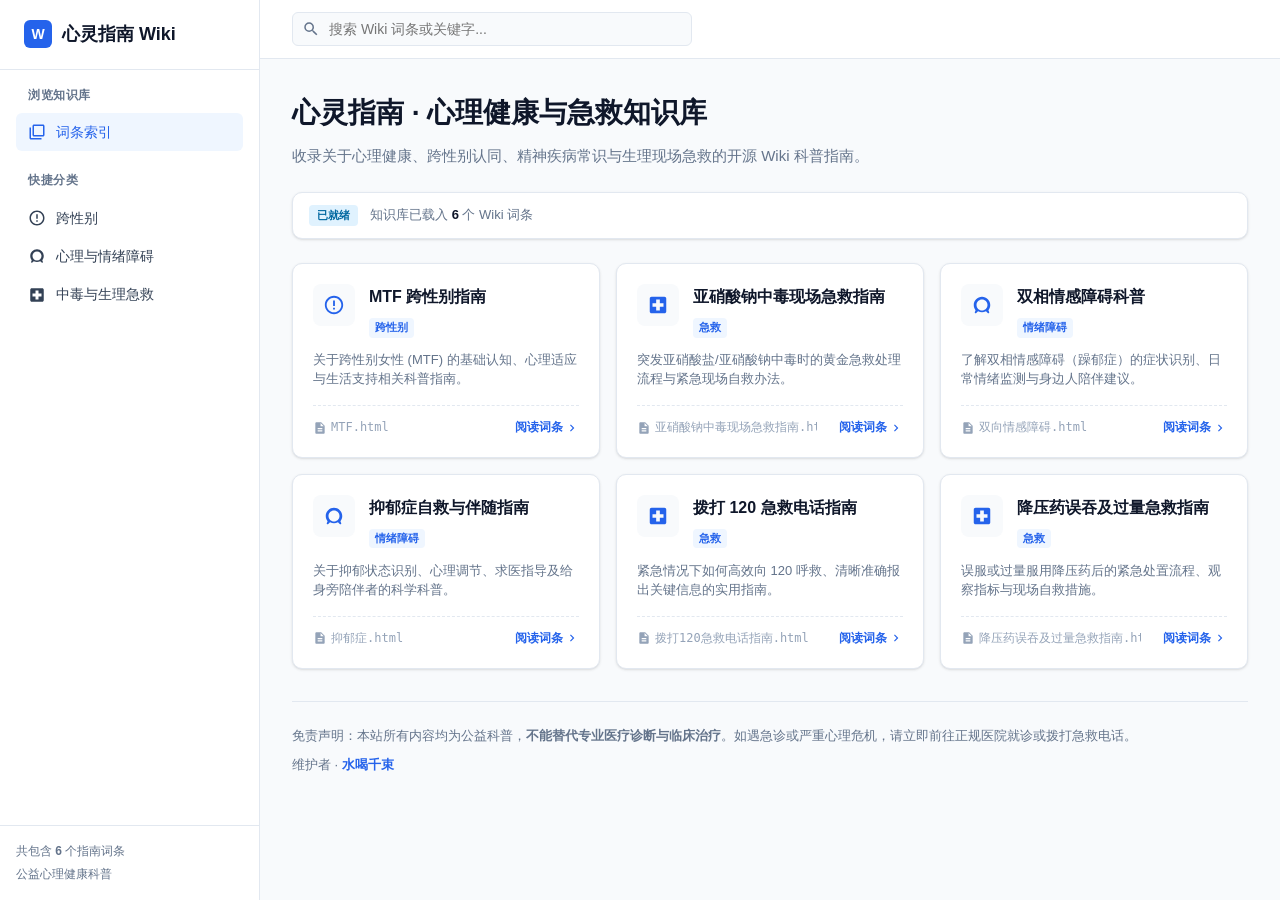
==== commit 4929ca08: "Update index.html" ====
--- a/wiki/index.html
+++ b/wiki/index.html
@@ -397,7 +397,7 @@
     <div class="sidebar-menu">
       <div class="menu-group">
         <div class="menu-title">浏览知识库</div>
-        <a href="#" class="menu-item active" onclick="filterCategory('all', this)">
+        <a class="menu-item active" onclick="filterCategory('all', this)">
           <svg class="svg-icon"><use href="#icon-book"/></svg> 词条索引
         </a>
       </div>
@@ -463,41 +463,8 @@
   </div>
 
 <script>
-/* ============================================================
-   JSON 词条清单配置（使用 SVG symbol ID 代替 Emoji）
-   ============================================================ */
-const WIKI_DATA = [
-  {
-    title: "MTF 跨性别指南",
-    file: "MTF.html",
-    tag: "跨性别",
-    iconSymbol: "#icon-gender",
-    desc: "关于跨性别女性 (MTF) 的基础认知、心理适应与生活支持相关科普指南。"
-  },
-  {
-    title: "亚硝酸钠中毒现场急救指南",
-    file: "亚硝酸钠中毒现场急救指南.html",
-    tag: "急救",
-    iconSymbol: "#icon-medical",
-    desc: "突发亚硝酸盐/亚硝酸钠中毒时的黄金急救处理流程与紧急现场自救办法。"
-  },
-  {
-    title: "双相情感障碍科普",
-    file: "双向情感障碍.html",
-    tag: "情绪障碍",
-    iconSymbol: "#icon-brain",
-    desc: "了解双相情感障碍（躁郁症）的症状识别、日常情绪监测与身边人陪伴建议。"
-  },
-  {
-    title: "抑郁症自救与伴随指南",
-    file: "抑郁症.html",
-    tag: "情绪障碍",
-    iconSymbol: "#icon-brain",
-    desc: "关于抑郁状态识别、心理调节、求医指导及给身旁陪伴者的科学科普。"
-  }
-];
-
-let currentData = [...WIKI_DATA];
+let rawData = [];
+let currentData = [];
 
 /* 渲染卡片列表 */
 function renderGrid(items){
@@ -505,7 +472,7 @@
   const emptyBlock = document.getElementById("emptyBlock");
   grid.innerHTML = "";
 
-  if(!items.length){
+  if(!items || !items.length){
     emptyBlock.style.display = "block";
     return;
   }
@@ -563,21 +530,38 @@
   }
 
   if(cat === 'all') {
-    currentData = [...WIKI_DATA];
+    currentData = [...rawData];
   } else {
-    currentData = WIKI_DATA.filter(it => it.tag === cat);
+    currentData = rawData.filter(it => it.tag === cat);
   }
   
   handleSearch();
 }
 
-/* 初始化页面 */
-(function init(){
-  const count = WIKI_DATA.length;
-  document.getElementById("docCount").textContent = count;
-  document.getElementById("statusCount").textContent = count;
-  renderGrid(WIKI_DATA);
-})();
+/* 动态读取同目录下的 data.json */
+async function loadJsonData(){
+  const emptyBlock = document.getElementById("emptyBlock");
+  try {
+    const res = await fetch('./data.json', { cache: "no-store" });
+    if (!res.ok) throw new Error("无法读取 data.json");
+    
+    rawData = await res.json();
+    currentData = [...rawData];
+
+    const count = rawData.length;
+    document.getElementById("docCount").textContent = count;
+    document.getElementById("statusCount").textContent = count;
+    
+    renderGrid(rawData);
+  } catch (err) {
+    console.error("加载 data.json 失败:", err);
+    emptyBlock.style.display = "block";
+    emptyBlock.innerHTML = `⚠️ <b>读取 data.json 失败</b><br><span style="font-size:12px;color:var(--muted)">请确保同目录下存在 data.json 文件，且通过 Web 服务器访问。</span>`;
+  }
+}
+
+// 启动页面时读取 JSON
+loadJsonData();
 </script>
 </body>
 </html>
